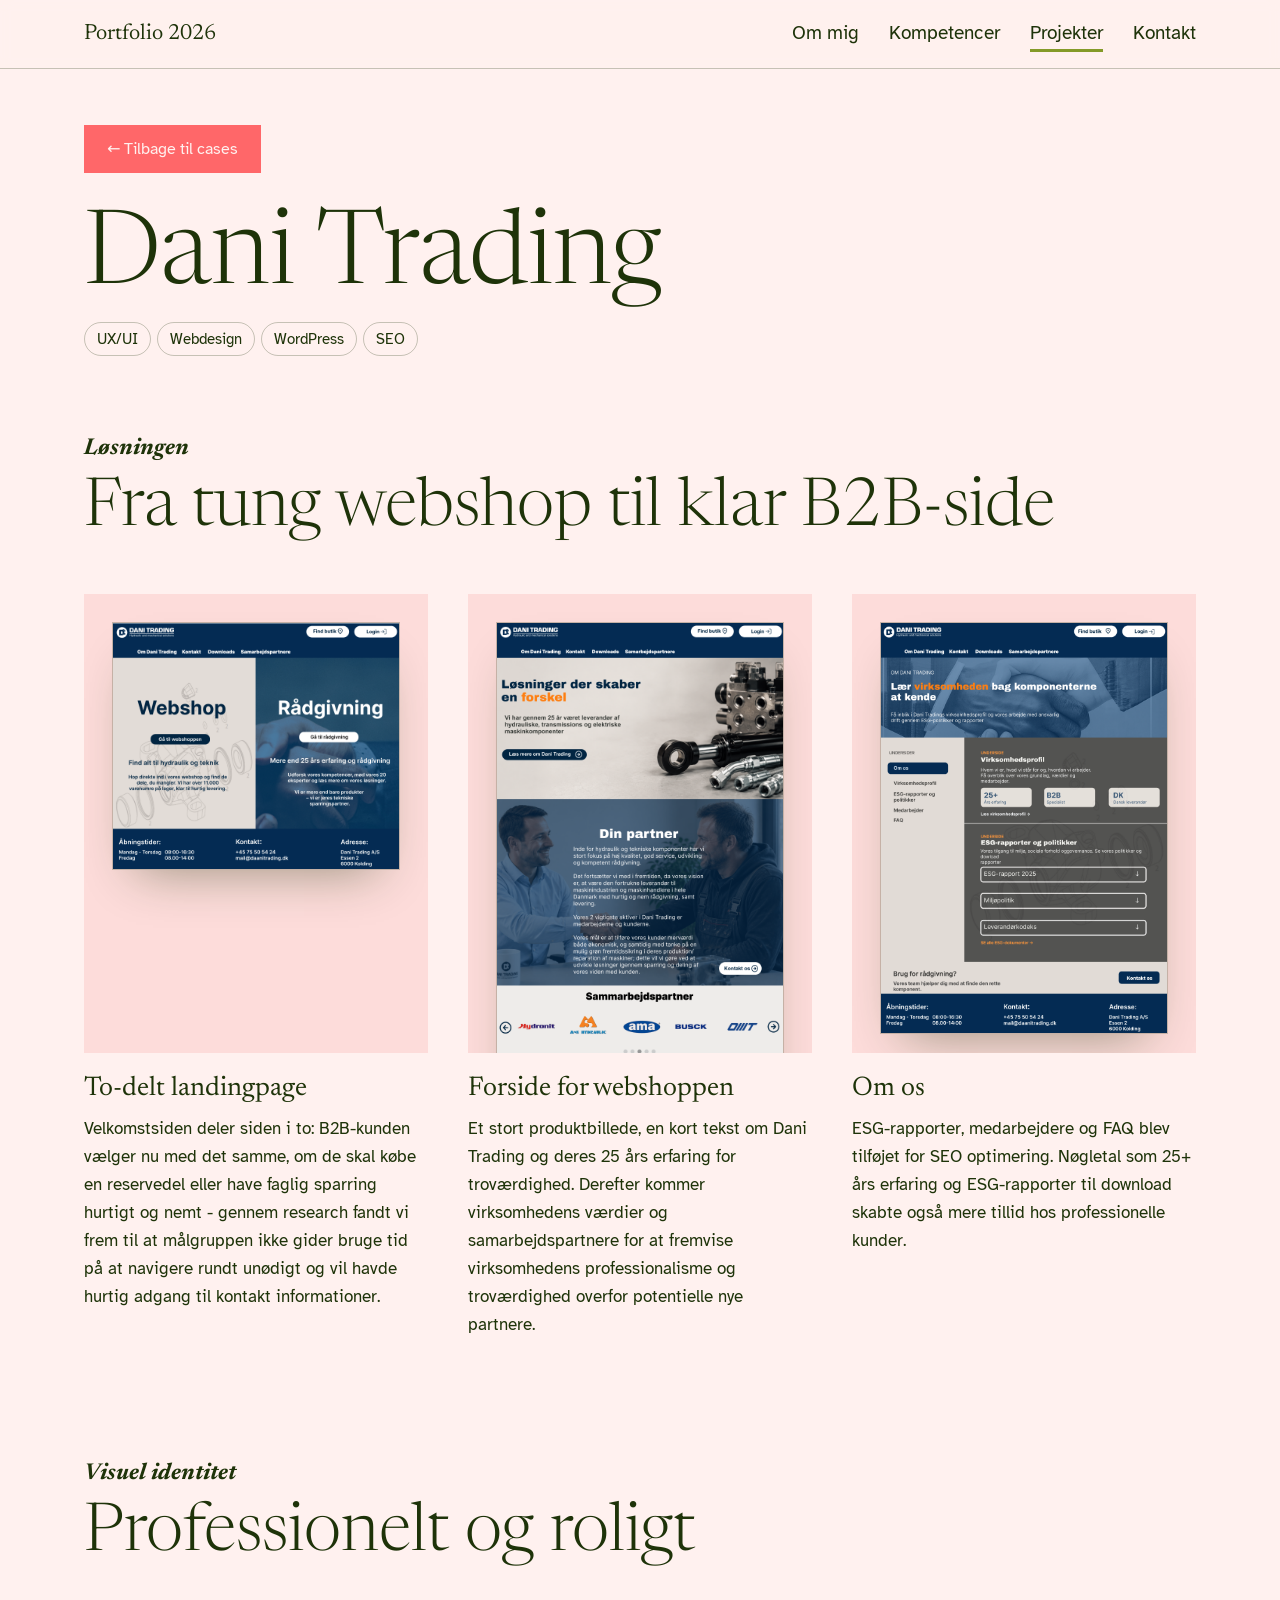
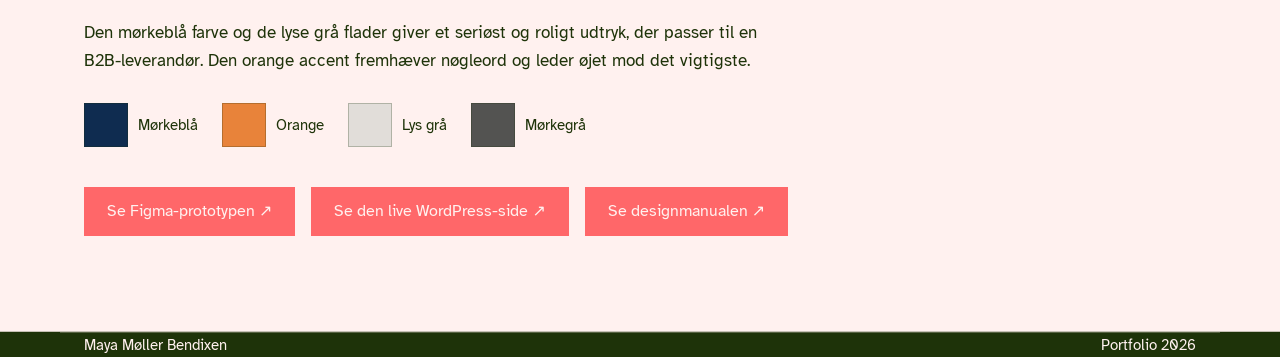
==== dani-trading.html @ 43c5ac03 "first commit" ====
<!DOCTYPE html>
<html lang="da">
<head>
<meta charset="UTF-8">
<meta name="viewport" content="width=device-width, initial-scale=1.0">
<title>Dani Trading, case af Maya Møller Bendixen</title>
<meta name="description" content="Case: redesign af Dani Tradings hjemmeside med fokus på B2B-kunder.">
<link rel="preconnect" href="https://fonts.googleapis.com">
<link rel="preconnect" href="https://fonts.gstatic.com" crossorigin>
<link href="https://fonts.googleapis.com/css2?family=Atkinson+Hyperlegible:ital,wght@0,400;0,700;1,400&family=Meie+Script&family=Newsreader:ital,opsz,wght@0,6..72,300;0,6..72,400;1,6..72,300;1,6..72,400;1,6..72,700&display=swap" rel="stylesheet">
<link rel="stylesheet" href="css/styles.css">
</head>
<body>
<a class="skip-link" href="#main">Spring til indhold</a>
<header>
  <div class="wrap">
    <div class="brand">Portfolio 2026</div>
    <nav aria-label="Hovednavigation">
      <ul id="navlinks">
        <li><a href="index.html#om-mig">Om mig</a></li>
        <li><a href="index.html#kompetencer">Kompetencer</a></li>
        <li><a href="index.html#projekter" aria-current="true">Projekter</a></li>
        <li><a href="index.html#kontakt">Kontakt</a></li>
      </ul>
    </nav>
    <button class="navtoggle" id="navtoggle" aria-expanded="false" aria-controls="navlinks" aria-label="Åbn/luk menu">☰</button>
  </div>
</header>

<main id="main">
  <section class="cs-intro" aria-labelledby="cs-title">
    <div class="wrap">
      <a class="cs-back" href="index.html#projekter">← Tilbage til cases</a>
    
      <h1 id="cs-title" class="cs-title">Dani Trading</h1>
      <div class="cs-tags">
        <span class="tag">UX/UI</span><span class="tag">Webdesign</span><span class="tag">WordPress</span><span class="tag">SEO</span>
      </div>
  </section>

  <section class="cs-screens" aria-labelledby="cs-losning">
    <div class="wrap">
      <p class="eyebrow">Løsningen</p>
      <h2 id="cs-losning" class="cs-h2">Fra tung webshop til klar B2B-side</h2>

      <div class="cs-grid">
        <article class="cs-item">
          <figure class="cs-shot">
            <img src="images/dani-velkomst.png" alt="Dani Tradings velkomstside delt i to: Webshop og Rådgivning">
          </figure>
  
          <h3>To-delt landingpage</h3>
          <p>Velkomstsiden deler siden i to: B2B-kunden vælger nu med det samme, om de skal købe en reservedel eller have faglig sparring hurtigt og nemt - gennem research fandt vi frem til at målgruppen ikke gider bruge tid på at navigere rundt unødigt og vil havde hurtig adgang til kontakt informationer.</p>
        </article>

        <article class="cs-item">
          <figure class="cs-shot">
            <img src="images/dani-forside.png" alt="Dani Tradings forside med produktbillede, afsnittet Din partner, samarbejdspartnere og produktkategorier">
          </figure>
          <h3>Forside for webshoppen</h3>
          <p>Et stort produktbillede, en kort tekst om Dani Trading og deres 25 års erfaring for troværdighed. Derefter kommer virksomhedens værdier og samarbejdspartnere for at fremvise virksomhedens professionalisme og troværdighed overfor potentielle nye partnere.</p>
        </article>
        <article class="cs-item">
          <figure class="cs-shot">
            <img src="images/dani-om-os.png" alt="Dani Tradings Om os-side med undermenu, nøgletal og ESG-rapporter">
          </figure>
          <h3>Om os</h3>
          <p>ESG-rapporter, medarbejdere og FAQ blev tilføjet for SEO optimering. Nøgletal som 25+ års erfaring og ESG-rapporter til download skabte også mere tillid hos professionelle kunder.</p>
        </article>
      </div>
    </div>
  </section>

  <section class="cs-identity" aria-labelledby="cs-id-title">
    <div class="wrap">
      <p class="eyebrow">Visuel identitet</p>
      <h2 id="cs-id-title" class="cs-h2">Professionelt og roligt</h2>
      <p class="cs-text">Den mørkeblå farve og de lyse grå flader giver et seriøst og roligt udtryk, der passer til en B2B-leverandør. Den orange accent fremhæver nøgleord og leder øjet mod det vigtigste.</p>
      <ul class="cs-swatches" aria-label="Dani Tradings farver">
        <li><span style="background:#0F2C50"></span>Mørkeblå</li>
        <li><span style="background:#E8833A"></span>Orange</li>
        <li><span style="background:#E1DDD9"></span>Lys grå</li>
        <li><span style="background:#535351"></span>Mørkegrå</li>
      </ul>
      <div class="cs-links">
        <a href="https://www.figma.com/design/gtcxnBGSWHQu6EoPTSo3OP/Dani-Trading" target="_blank" rel="noopener">Se Figma-prototypen ↗</a>
        <a href="http://mathildeansager.dk/danitrading/" target="_blank" rel="noopener">Se den live WordPress-side ↗</a>
        <a href="https://indd.adobe.com/view/2bf34598-7a95-44d5-93b8-5dff1309f14d" target="_blank" rel="noopener">Se designmanualen ↗</a>
      </div>
    </div>
  </section>
</main>

<footer class="wrap">
  <span>Maya Møller Bendixen</span>
  <span>Portfolio 2026</span>
</footer>

<script src="js/main.js"></script>
</body>
</html>
---- css/styles.css ----
:root{
    --bg:#FFF1EF;
    --charleston:#1E3309;
    --pink:#FCA9AA;
    --citron:#849A28;
    --koral:#FF6769;
    --placeholder:#FDDCDA;
    --line:rgba(30,51,9,.25);
    --serif:'Newsreader',Georgia,serif;
    --sans:'Atkinson Hyperlegible',system-ui,sans-serif;
    --script:'Meie Script',cursive;
  }
  *{margin:0;padding:0;box-sizing:border-box;}
  html{scroll-behavior:smooth;}
  
  @media (prefers-reduced-motion: reduce){ html{scroll-behavior:auto;} *{animation:none!important;transition:none!important;} }
  body{background:var(--bg);color:var(--charleston);font-family:var(--sans);font-size:17px;line-height:1.65;}
  h1,h2,h3,h4{font-family:var(--serif);font-weight:300;color:var(--charleston);line-height:1.1;}
  a{color:inherit;text-underline-offset:3px;}
  a:focus-visible, button:focus-visible{outline:3px solid var(--charleston);outline-offset:3px;}
  .script{font-family:var(--script);font-weight:400;color:var(--pink);}
  .wrap{max-width:1160px;margin:0 auto;padding:0 24px;}
  section{padding:96px 0;}
  .skip-link{position:absolute;left:-999px;top:0;background:var(--charleston);color:var(--bg);padding:12px 20px;z-index:200;}
  .skip-link:focus{left:16px;top:16px;}
  .eyebrow{font-family:var(--serif);font-style:italic;font-weight:700;font-size:23px;line-height:1.3;color:var(--charleston);}
  #hero .eyebrow{font-weight:400;font-size:22px;}
  .tag{display:inline-block;font-family:var(--sans);font-size:15px;color:var(--charleston);background:transparent;border:1px solid var(--line);border-radius:20px;padding:4px 12px;margin:0 6px 6px 0;}
  header{position:sticky;top:0;z-index:50;background:rgba(255,241,239,.94);backdrop-filter:blur(6px);border-bottom:1px solid var(--line);}
  header .wrap{display:flex;justify-content:space-between;align-items:center;height:68px;}
  .brand{font-family:var(--serif);font-weight:400;font-size:22px;}
  nav ul{display:flex;gap:30px;list-style:none;}
  nav a{text-decoration:none;font-family:var(--sans);font-size:19px;color:var(--charleston);padding-bottom:4px;border-bottom:3px solid transparent;}
  nav a:hover, nav a[aria-current="true"]{border-bottom-color:var(--citron);}
  .navtoggle{display:none;background:none;border:none;font-size:1.4rem;color:var(--charleston);cursor:pointer;}
  #hero{padding:80px 0 100px;}
  .hero-grid{display:grid;grid-template-columns:1.15fr .85fr;gap:56px;align-items:center;}
  .hero-name{font-size:clamp(60px,7vw,101px);font-weight:300;line-height:.92;margin-top:12px;}
  .hero-role{font-family:var(--serif);font-style:italic;font-weight:400;font-size:23px;line-height:1.35;color:var(--charleston);margin-top:16px;}
  .hero-intro{max-width:44ch;margin-top:22px;font-family:var(--serif);font-size:clamp(20px,1.8vw,25px);line-height:1.5;color:var(--charleston);}
  .btn-row{display:flex;gap:16px;margin-top:32px;flex-wrap:wrap;}
  .btn{
    font-family:var(--sans);font-size:16px;text-decoration:none;padding:12px 22px;
    border:1px solid var(--koral);border-radius:0;
  }
  .btn-solid{background:var(--koral);color:var(--bg);}
  .btn-solid:hover{background:var(--charleston);border-color:var(--charleston);}
  .btn-outline{color:var(--charleston);border-color:var(--charleston);}
  .btn-outline:hover{background:var(--charleston);color:var(--bg);}
  .portrait{width:100%;max-width:340px;margin-inline:auto;aspect-ratio:4/5;background:var(--placeholder);
    border:1px solid var(--line);display:flex;align-items:center;justify-content:center;
    color:var(--charleston);font-size:15px;text-align:center;}
  .hero-visual .portrait{background:transparent;border:none;}
  .sec-head{margin-bottom:44px;max-width:60ch;}
  .sec-head h2, #kontakt h2{font-size:clamp(38px,5.2vw,74px);font-weight:300;line-height:1.08;margin-top:10px;}
  hr.rule{border:none;border-top:1px solid var(--line);margin-top:20px;}
  #om-mig{background:var(--bg);}
  .om-mig-intro{max-width:62ch;font-family:var(--serif);font-size:clamp(20px,1.8vw,25px);line-height:1.5;color:var(--charleston);margin-bottom:52px;}
  .timeline{display:grid;gap:0;}
  .t-item{display:grid;grid-template-columns:180px 1fr;gap:24px;padding:22px 0;border-top:1px solid var(--line);}
  .t-item:last-child{border-bottom:1px solid var(--line);}
  .t-when{font-family:var(--serif);font-style:italic;font-size:17px;color:var(--charleston);}
  .t-item h3{font-weight:400;font-size:27px;line-height:1.2;}
  .t-item p{font-size:17px;color:var(--charleston);margin-top:4px;}


  @media(max-width:640px){ .t-item{grid-template-columns:1fr;gap:4px;} }
  #kompetencer{background:var(--bg);}
  .comp-grid{display:grid;grid-template-columns:1fr 1fr;gap:44px 60px;}
  .comp-col h3.cat{font-family:var(--serif);font-style:italic;font-weight:300;font-size:35px;line-height:1.2;
    color:var(--charleston);border-bottom:1px solid var(--line);padding-bottom:10px;margin-bottom:24px;}
  .comp-item{margin-bottom:22px;}
  .comp-item h4{font-weight:400;font-size:22px;line-height:1.3;color:var(--charleston);}
  .comp-item p{font-size:17px;color:var(--charleston);margin-top:4px;}
  .tools{margin-top:36px;padding:32px;background:var(--charleston);color:var(--bg);box-shadow:0 0 0 100vmax var(--charleston);clip-path:inset(0 -100vmax);}
  .tools .label{font-family:var(--script);font-size:48px;line-height:1.1;color:var(--pink);display:block;margin-bottom:12px;}
  .tools p{font-size:17px;}
  .tools .note{display:block;margin-top:8px;font-size:15px;color:var(--bg);font-style:normal;}


  @media(max-width:700px){ .comp-grid{grid-template-columns:1fr;} }
  #projekter{background:var(--bg);}
  .case{
    display:grid;grid-template-columns:1fr 1fr;gap:48px;align-items:start;
    padding:56px 0;border-top:1px solid var(--line);
  }
  .case:last-of-type{border-bottom:1px solid var(--line);}
  .case h3{font-size:clamp(58px,8vw,128px);font-weight:300;line-height:.9;margin-top:8px;}
  .case .case-num{font-family:var(--serif);font-style:italic;font-size:17px;color:var(--charleston);}
  .case-challenge{margin-top:16px;font-size:17px;color:var(--charleston);max-width:48ch;}
  .placeholder-note{font-size:15px;font-style:italic;color:var(--charleston);border:1px solid var(--line);padding:12px;margin-top:16px;}
  .before-after{display:grid;grid-template-columns:1fr 1fr;gap:14px;margin-top:20px;}
  .ba-block img, .ba-block .ph{width:100%;aspect-ratio:4/3;object-fit:cover;border:1px solid var(--line);background:var(--placeholder);}
  .ba-block .ph{display:flex;align-items:center;justify-content:center;text-align:center;font-size:15px;color:var(--charleston);padding:10px;}
  .ba-label{font-family:var(--serif);font-style:italic;font-size:17px;color:var(--charleston);margin-bottom:6px;}
  .ba-caption{font-size:15px;color:var(--charleston);margin-top:6px;}
  .case-meta{margin-top:22px;font-size:17px;}
  .case-meta strong{display:block;font-family:var(--serif);font-style:italic;font-weight:400;font-size:17px;color:var(--charleston);margin-bottom:4px;}
  .case-links{margin-top:14px;display:flex;flex-direction:column;gap:6px;font-size:17px;}
  .case-links a{text-decoration:underline;color:var(--charleston);}


  @media(max-width:800px){ .case{grid-template-columns:1fr;} }
  #kontakt{background:var(--charleston);color:var(--bg);padding-bottom:64px;}
  #kontakt h2, #kontakt .eyebrow{color:var(--bg);}
  #kontakt .script{font-family:var(--script);font-size:48px!important;line-height:1.2;color:var(--pink);}
  .contact-grid{display:grid;grid-template-columns:1fr 1fr;gap:40px;margin-top:36px;}
  .contact-item{font-size:17px;border-top:1px solid rgba(255,241,239,.25);padding-top:12px;}
  .contact-item span{display:block;font-family:var(--serif);font-style:italic;font-size:17px;color:var(--bg);margin-bottom:6px;}
  .contact-item a{color:var(--bg);text-decoration:underline;}
  #kontakt a:focus-visible{outline-color:var(--bg);}
  footer{padding:32px 24px;font-size:15px;color:var(--bg);display:flex;justify-content:space-between;
    background:var(--charleston);box-shadow:0 0 0 100vmax var(--charleston);clip-path:inset(0 -100vmax);
    border-top:1px solid rgba(255,241,239,.25);}

    @media(max-width:640px){ .contact-grid{grid-template-columns:1fr;} }
  
  
    @media(max-width:820px){
    section{padding:64px 0;}
    .hero-grid{grid-template-columns:1fr;}
    .hero-visual{order:-1;}
    nav ul{
      position:fixed;top:68px;left:0;right:0;background:var(--bg);
      flex-direction:column;padding:20px 24px;gap:18px;border-bottom:1px solid var(--line);
      transform:translateY(-130%);transition:transform .2s ease;
    }
    nav ul.open{transform:translateY(0);}
    .navtoggle{display:block;}
  }
  .case > div:nth-child(2){background:var(--placeholder);padding:9% 8%;
    display:flex;flex-direction:column;justify-content:center;}
  .case > div:nth-child(2):has(> .ba-block){aspect-ratio:4/3;}
  .case .ba-block img.portrait{display:block;width:100%;max-width:none;margin:0;
    aspect-ratio:16/10;object-fit:cover;object-position:top;background:#fff;
    border:1px solid var(--line);border-top:18px solid var(--bg);
    box-shadow:0 24px 48px -24px rgba(30,51,9,.45);}
  .case > div:nth-child(2):has(> .before-after){padding:6%;}
  .case .before-after{margin-top:0;gap:20px;align-items:start;}
  .case .ba-label{margin-bottom:8px;}
  .case .ba-caption{margin-top:10px;}
  
  
  @media(max-width:520px){ .case .before-after{grid-template-columns:1fr;} }
  .case:nth-of-type(even) > div:nth-child(2){order:-1;}
  
  
  @media(max-width:800px){ .case:nth-of-type(even) > div:nth-child(2){order:0;} }

  .cs-intro{padding-top:56px;padding-bottom:72px;}
  .cs-back{display:inline-block;font-family:var(--sans);font-size:16px;line-height:1.4;text-decoration:none;padding:12px 22px;background:var(--koral);color:var(--bg);border:1px solid var(--koral);border-radius:0;margin-bottom:32px;}
  .cs-back:hover,.cs-links a:hover{background:var(--charleston);border-color:var(--charleston);}
  .cs-title{font-size:clamp(58px,8vw,128px);font-weight:300;line-height:.9;margin-top:8px;}
  .cs-tags{margin-top:16px;}
  .cs-lead{max-width:58ch;margin-top:24px;font-family:var(--serif);font-size:clamp(20px,1.8vw,25px);line-height:1.5;}
  .cs-facts{display:grid;grid-template-columns:repeat(3,1fr);gap:32px;margin-top:48px;}
  .cs-facts div{border-top:1px solid var(--line);padding-top:12px;}
  .cs-facts dt{font-family:var(--serif);font-style:italic;font-size:17px;margin-bottom:4px;}
  .cs-facts dd{font-size:17px;}
  .cs-screens{padding-top:0;}
  .cs-h2{font-size:clamp(38px,5.2vw,74px);font-weight:300;line-height:1.08;margin:10px 0 48px;text-wrap:balance;}
  .cs-grid{display:grid;grid-template-columns:repeat(3,1fr);gap:40px;align-items:start;}
  .cs-shot{margin:0 0 20px;background:var(--placeholder);padding:28px;aspect-ratio:3/4;display:flex;align-items:flex-start;justify-content:center;overflow:hidden;}
  .cs-shot img{display:block;width:100%;max-width:100%;border:1px solid var(--line);box-shadow:0 24px 48px -24px rgba(30,51,9,.45);}
  .cs-num{font-family:var(--serif);font-style:italic;font-size:17px;}
  .cs-item h3{font-weight:400;font-size:27px;line-height:1.2;margin:6px 0 10px;}
  .cs-item p:last-child{font-size:17px;}
  .cs-identity{padding-top:24px;}
  .cs-text{max-width:62ch;font-size:17px;}
  .cs-swatches{display:flex;flex-wrap:wrap;gap:24px;list-style:none;margin-top:28px;}
  .cs-swatches li{display:flex;align-items:center;gap:10px;font-size:15px;}
  .cs-swatches span{width:44px;height:44px;border:1px solid var(--line);}
  .cs-links{display:flex;flex-wrap:wrap;gap:16px;margin-top:40px;font-size:17px;}
  .cs-links a{display:inline-block;font-family:var(--sans);font-size:16px;line-height:1.4;text-decoration:none;padding:12px 22px;background:var(--koral);color:var(--bg);border:1px solid var(--koral);border-radius:0;}
  @media(max-width:900px){ .cs-grid{grid-template-columns:1fr;max-width:520px;} .cs-facts{grid-template-columns:1fr;gap:16px;} }
  .case > div:nth-child(2):has(> .teaser){aspect-ratio:4/3;padding:9% 14% 0;justify-content:flex-end;overflow:hidden;}
  .teaser{flex:1;min-height:0;background:#fff;border:1px solid var(--line);border-bottom:none;box-shadow:0 24px 48px -24px rgba(30,51,9,.45);overflow:hidden;}
  .teaser img{display:block;width:100%;height:auto;}
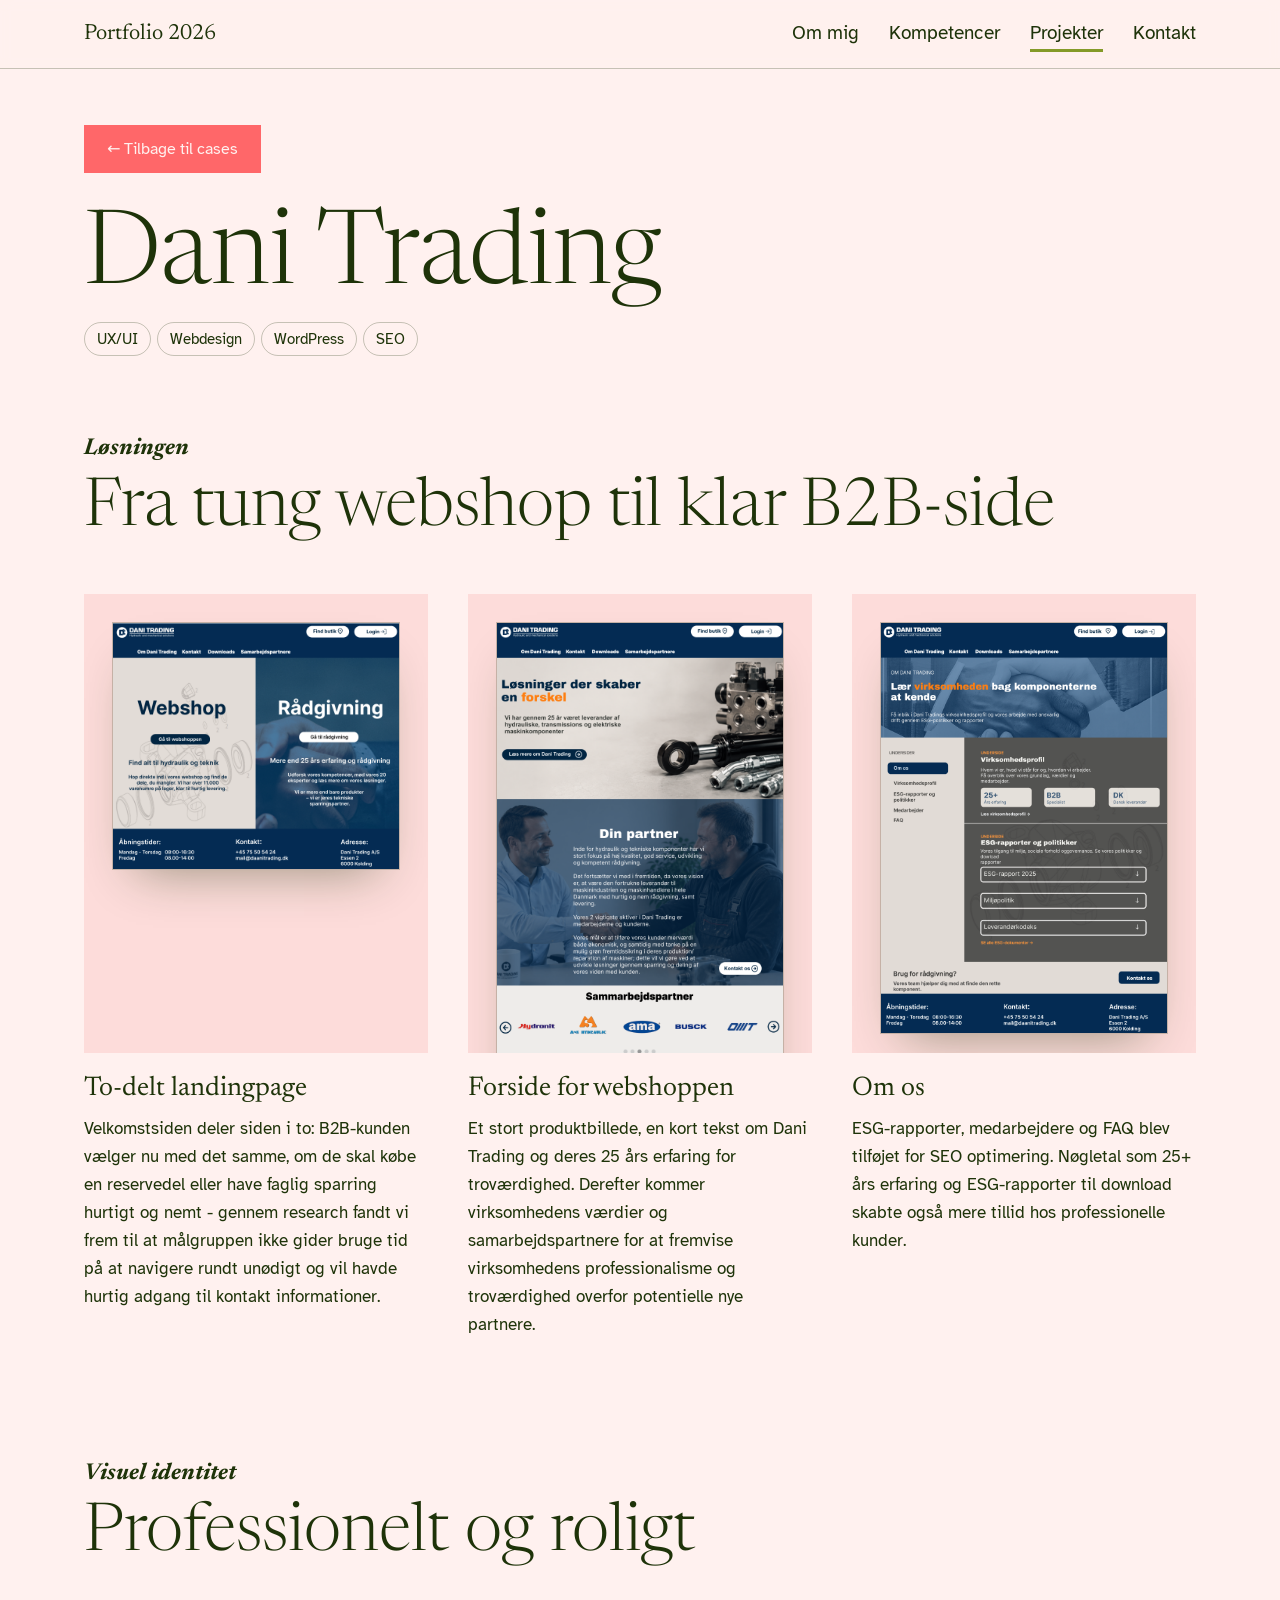
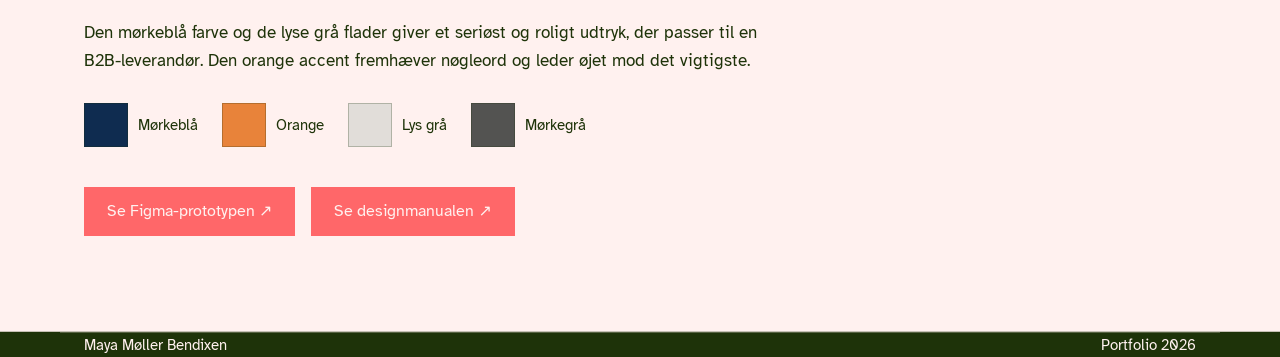
==== commit c0f1c048: "wordpress-knap fjernet" ====
--- a/dani-trading.html
+++ b/dani-trading.html
@@ -84,7 +84,6 @@
       </ul>
       <div class="cs-links">
         <a href="https://www.figma.com/design/gtcxnBGSWHQu6EoPTSo3OP/Dani-Trading" target="_blank" rel="noopener">Se Figma-prototypen ↗</a>
-        <a href="http://mathildeansager.dk/danitrading/" target="_blank" rel="noopener">Se den live WordPress-side ↗</a>
         <a href="https://indd.adobe.com/view/2bf34598-7a95-44d5-93b8-5dff1309f14d" target="_blank" rel="noopener">Se designmanualen ↗</a>
       </div>
     </div>
